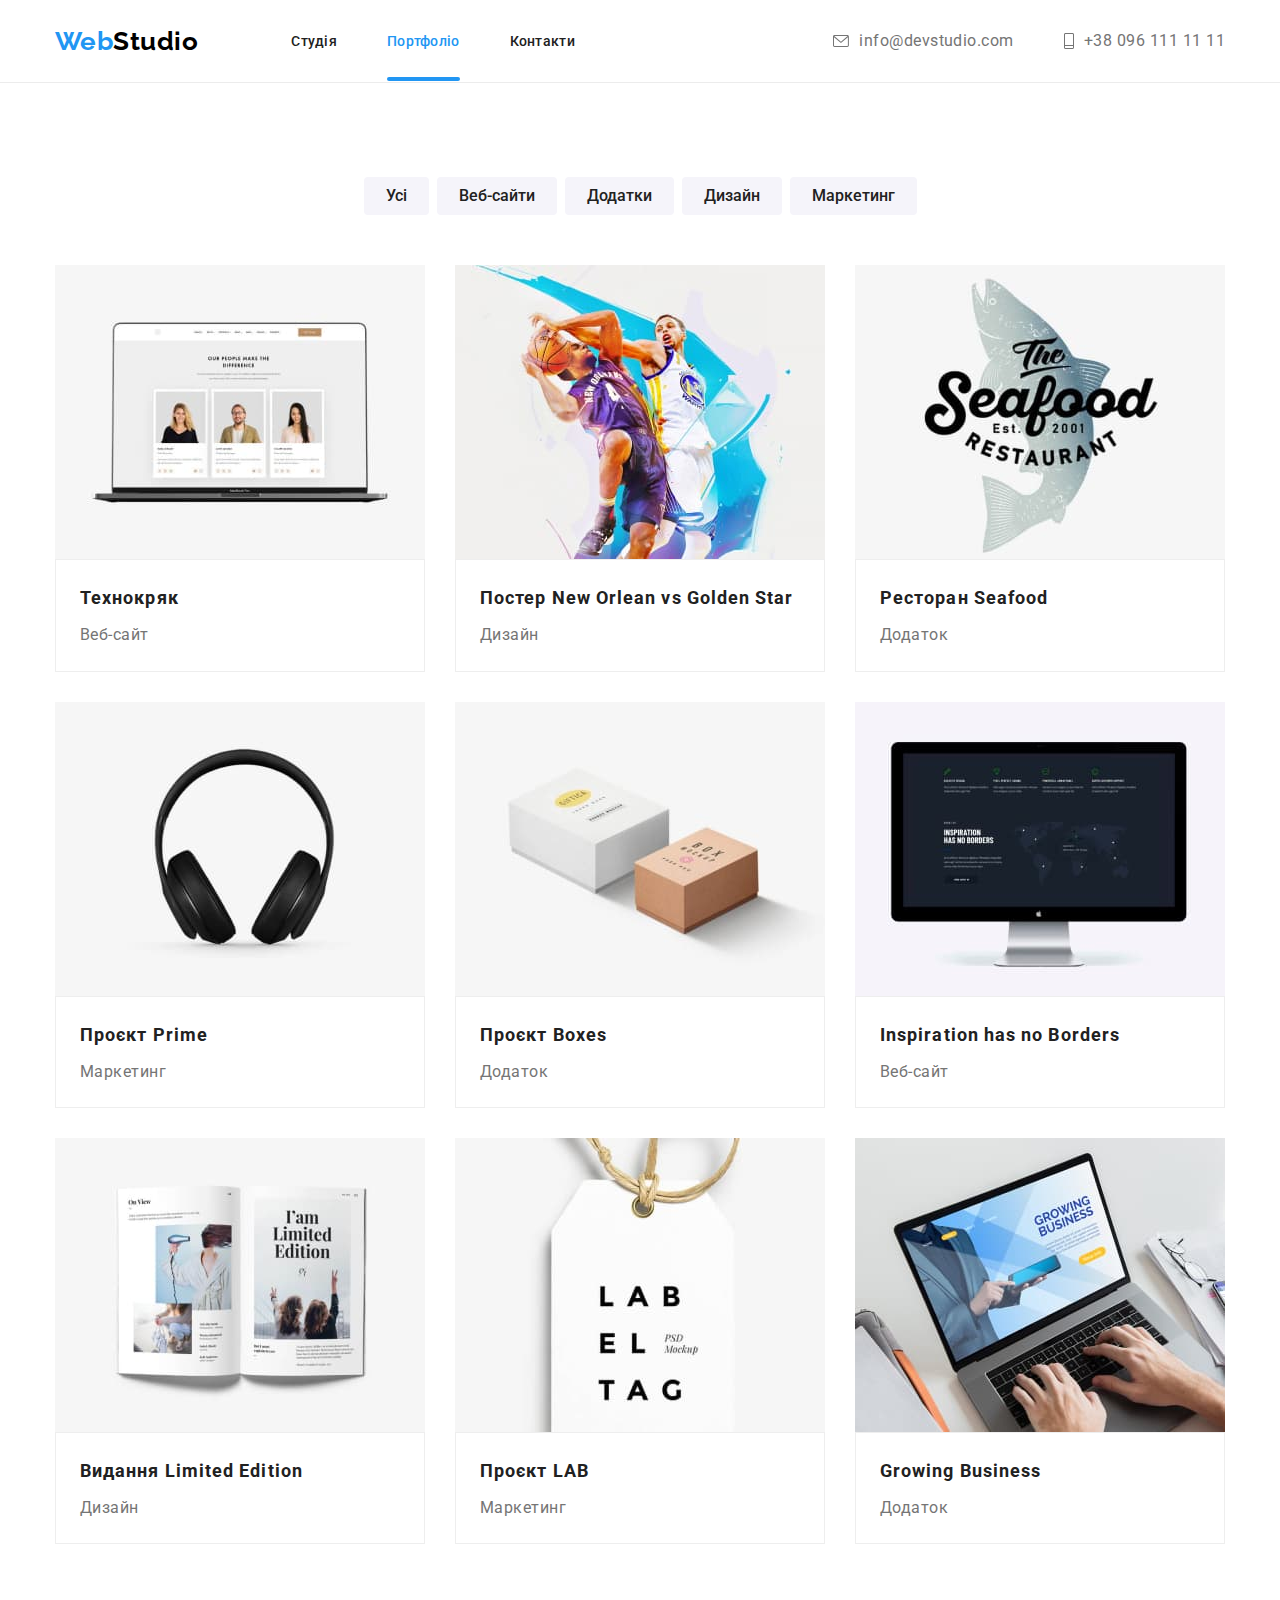
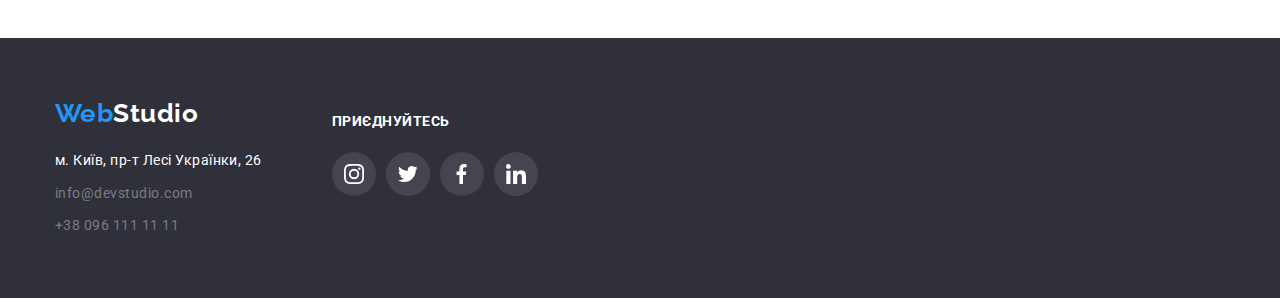
==== portfolio.html @ a4d0cd3f "Initial commit" ====
<!DOCTYPE html>
<html lang="en">
  <head>
    <meta charset="UTF-8" />
    <meta http-equiv="X-UA-Compatible" content="IE=edge" />
    <meta name="viewport" content="width=device-width, initial-scale=1.0" />
    <title>Портфоліо</title>
    <link
      href="https://fonts.googleapis.com/css2?family=Raleway:wght@700&family=Roboto:wght@400;500;700;900&display=swap"
      rel="stylesheet"
    />
    <link
      rel="stylesheet"
      href="https://cdnjs.cloudflare.com/ajax/libs/modern-normalize/1.1.0/modern-normalize.min.css"
    />
    <link rel="stylesheet" href="./css/styles.css" />
  </head>
  <body>
    <!--headline-->
    <header>
      <div class="container main-nav">
        <!-- container -->
        <!-- <nav> -->
        <a href="index.html" class="logo">
          Web<span class="logoheader">Studio</span>
        </a>
        <ul class="site-nav">
          <li class="item">
            <a href="index.html" class="link">Студія</a>
          </li>
          <li class="item">
            <a href="portfolio.html" class="link current">Портфоліо</a>
          </li>
          <li class="item">
            <a href="" class="link">Контакти</a>
          </li>
        </ul>
        <!-- </nav> -->
        <ul class="site-nav-contact">
          <li class="contact-nav">
            <a href="mailto:info@devstudio.com" class="contact">
              <svg class="contact-top" width="16px" height="12px">
                <use href="./images/icons.svg#icon-envelope-1"></use>
              </svg>

              info@devstudio.com</a
            >
          </li>

          <li class="contact-nav">
            <a href="tel:+380961111111" class="contact">
              <svg class="contact-top" width="10px" height="16px">
                <use href="./images/icons.svg#icon-mob2"></use>
              </svg>
              +38 096 111 11 11</a
            >
          </li>
        </ul>
      </div>
    </header>
    <main class="portfolio-main">
      <!--верхні кнопки-->
      <section>
        <div class="container">
          <div class="main-portfolio">
            <ul class="bt-portfolio">
              <li class="main-bt-portfolio">
                <button type="button" class="button-portfolio">Усі</button>
              </li>
              <li class="main-bt-portfolio">
                <button type="button" class="button-portfolio">
                  Веб-сайти
                </button>
              </li>
              <li class="main-bt-portfolio">
                <button type="button" class="button-portfolio">Додатки</button>
              </li>
              <li class="main-bt-portfolio">
                <button type="button" class="button-portfolio">Дизайн</button>
              </li>
              <li class="main-bt-portfolio">
                <button type="button" class="button-portfolio">
                  Маркетинг
                </button>
              </li>
            </ul>
          </div>
          <!--приклади робіт-->
          <div class="work-img">
            <h1 class="visually-hidden">Приклади робіт</h1>

            <ul class="work">
              <li class="item-work">
                <a href="" class="card">
                  <div class="card-thumb">
                    <img src="images/site5.jpg" alt="site" width="370" />
                    <div class="windows">
                      <p class="text-windows">
                        Ресурс пропонує комплексні пропозиції з різним рівнем
                        функціоналу та сервісів. Все це дозволить відвідувачу
                        отримати вичерпні відомості про компанію чи приватну
                        особу.
                      </p>
                    </div>
                  </div>
                  <div class="work-name">
                    <h2 class="project-name">Технокряк</h2>
                    <p class="project-example">Веб-сайт</p>
                  </div>
                </a>
              </li>
              <li class="item-work">
                <a href="" class="card">
                  <div class="card-thumb">
                    <img
                      src="images/basketball6.jpg"
                      alt="basketball"
                      width="370"
                    />
                    <div class="windows">
                      <p class="text-windows">
                        Ресурс пропонує комплексні пропозиції з різним рівнем
                        функціоналу та сервісів. Все це дозволить відвідувачу
                        отримати вичерпні відомості про компанію чи приватну
                        особу.
                      </p>
                    </div>
                  </div>
                  <div class="work-name">
                    <h2 class="project-name">
                      Постер New Orlean vs Golden Star
                    </h2>
                    <p class="project-example">Дизайн</p>
                  </div>
                </a>
              </li>
              <li class="item-work">
                <a href="" class="card">
                  <div class="card-thumb">
                    <img src="images/seafood7.jpg" alt="seafood" width="370" />
                    <div class="windows">
                      <p class="text-windows">
                        Ресурс пропонує комплексні пропозиції з різним рівнем
                        функціоналу та сервісів. Все це дозволить відвідувачу
                        отримати вичерпні відомості про компанію чи приватну
                        особу.
                      </p>
                    </div>
                  </div>
                  <div class="work-name">
                    <h2 class="project-name">Ресторан Seafood</h2>
                    <p class="project-example">Додаток</p>
                  </div>
                </a>
              </li>
              <li class="item-work">
                <a href="" class="card">
                  <div class="card-thumb">
                    <img
                      src="images/headphones8.jpg"
                      alt="headphones"
                      width="370"
                    />
                    <div class="windows">
                      <p class="text-windows">
                        Ресурс пропонує комплексні пропозиції з різним рівнем
                        функціоналу та сервісів. Все це дозволить відвідувачу
                        отримати вичерпні відомості про компанію чи приватну
                        особу.
                      </p>
                    </div>
                  </div>
                  <div class="work-name">
                    <h2 class="project-name">Проєкт Prime</h2>
                    <p class="project-example">Маркетинг</p>
                  </div>
                </a>
              </li>
              <li class="item-work">
                <a href="" class="card">
                  <div class="card-thumb">
                    <img src="images/box9.jpg" alt="box" width="370" />
                    <div class="windows">
                      <p class="text-windows">
                        Ресурс пропонує комплексні пропозиції з різним рівнем
                        функціоналу та сервісів. Все це дозволить відвідувачу
                        отримати вичерпні відомості про компанію чи приватну
                        особу.
                      </p>
                    </div>
                  </div>
                  <div class="work-name">
                    <h2 class="project-name">Проєкт Boxes</h2>
                    <p class="project-example">Додаток</p>
                  </div>
                </a>
              </li>
              <li class="item-work">
                <a href="" class="card">
                  <div class="card-thumb">
                    <img src="images/monitor10.jpg" alt="monitor" width="370" />
                    <div class="windows">
                      <p class="text-windows">
                        Ресурс пропонує комплексні пропозиції з різним рівнем
                        функціоналу та сервісів. Все це дозволить відвідувачу
                        отримати вичерпні відомості про компанію чи приватну
                        особу.
                      </p>
                    </div>
                  </div>
                  <div class="work-name">
                    <h2 class="project-name">Inspiration has no Borders</h2>
                    <p class="project-example">Веб-сайт</p>
                  </div>
                </a>
              </li>
              <li class="item-work">
                <a href="" class="card">
                  <div class="card-thumb">
                    <img src="images/book11.jpg" alt="book" width="370" />
                    <div class="windows">
                      <p class="text-windows">
                        Ресурс пропонує комплексні пропозиції з різним рівнем
                        функціоналу та сервісів. Все це дозволить відвідувачу
                        отримати вичерпні відомості про компанію чи приватну
                        особу.
                      </p>
                    </div>
                  </div>
                  <div class="work-name">
                    <h2 class="project-name">Видання Limited Edition</h2>
                    <p class="project-example">Дизайн</p>
                  </div>
                </a>
              </li>
              <li class="item-work">
                <a href="" class="card">
                  <div class="card-thumb">
                    <img
                      src="images/labeltag12.jpg"
                      alt="labeltag"
                      width="370"
                    />
                    <div class="windows">
                      <p class="text-windows">
                        Ресурс пропонує комплексні пропозиції з різним рівнем
                        функціоналу та сервісів. Все це дозволить відвідувачу
                        отримати вичерпні відомості про компанію чи приватну
                        особу.
                      </p>
                    </div>
                  </div>
                  <div class="work-name">
                    <h2 class="project-name">Проєкт LAB</h2>
                    <p class="project-example">Маркетинг</p>
                  </div>
                </a>
              </li>
              <li class="item-work">
                <a href="" class="card">
                  <div class="card-thumb">
                    <img
                      src="images/growing_business13.jpg"
                      alt="growing_business"
                      width="370"
                    />
                    <div class="windows">
                      <p class="text-windows">
                        Ресурс пропонує комплексні пропозиції з різним рівнем
                        функціоналу та сервісів. Все це дозволить відвідувачу
                        отримати вичерпні відомості про компанію чи приватну
                        особу.
                      </p>
                    </div>
                  </div>
                  <div class="work-name">
                    <h2 class="project-name">Growing Business</h2>
                    <p class="project-example">Додаток</p>
                  </div>
                </a>
              </li>
            </ul>
          </div>
        </div>
      </section>
    </main>

    <!--footer-->
    <footer class="footer">
      <div class="container foot-address">
        <div class="cont-footer">
          <a href="index.html" class="logo">
            Web<span class="logofooter">Studio</span>
          </a>

          <div>
            <address class="address info-address">
              <ul>
                <li>
                  <p class="addressfooter">м. Київ, пр-т Лесі Українки, 26</p>
                </li>
                <li>
                  <a href="mailto:info@devstudio.com" class="contactfooter">
                    info@devstudio.com
                  </a>
                </li>
                <li>
                  <a href="tel:+380961111111" class="contactfooter-tel"
                    >+38 096 111 11 11
                  </a>
                </li>
              </ul>
            </address>
          </div>
        </div>

        <div class="foot-network">
          <p class="join">ПРИЄДНУЙТЕСЬ</p>

          <ul class="footer-network-link">
            <li class="footer-network">
              <a href="" class="foot-logo">
                <svg class="footer-logo-network" width="20px" height="20px">
                  <use href="./images/icons.svg#icon-instagram1"></use>
                </svg>
              </a>
            </li>

            <li class="footer-network">
              <a href="" class="foot-logo">
                <svg class="footer-logo-network" width="20px" height="20px">
                  <use href="./images/icons.svg#icon-twitter2"></use>
                </svg>
              </a>
            </li>
            <li class="footer-network">
              <a href="" class="foot-logo">
                <svg class="footer-logo-network" width="20px" height="20px">
                  <use href="./images/icons.svg#icon-facebook3"></use>
                </svg>
              </a>
            </li>
            <li class="footer-network">
              <a href="" class="foot-logo">
                <svg class="footer-logo-network" width="20px" height="20px">
                  <use href="./images/icons.svg#icon-linkedin4"></use>
                </svg>
              </a>
            </li>
          </ul>
        </div>
      </div>
    </footer>
  </body>
</html>
---- css/styles.css ----
body {
  color: #757575;
  letter-spacing: 0.03em;
  background-color: #ffffff;
  font-family: Roboto, sans-serif;
  border: 0;
  margin: 0;
}

.container {
  margin-left: auto;
  margin-right: auto;
  width: 1200px;
  padding-left: 15px;
  padding-right: 15px;
}
.portfolio-main {
  border-top: 1px solid #ececec;
}
.main-nav {
  display: flex;
  align-items: center;
  margin: auto;
  width: 1200px;
}
img {
  display: block;
  max-width: 100%;
  height: auto;
}

section {
  padding-top: 94px;
  padding-bottom: 94px;
}
ul,
p,
h2 {
  padding: 0;
  margin: 0;
  list-style: none;
}
.main-headline {
  padding-top: 0;
}
.link,
.logo,
.contact,
.logofooter,
.contactfooter,
.contactfooter-tel {
  text-decoration: none;
  animation-timing-function: cubic-bezier(0.4, 0, 0.2, 1);
  transition-duration: 250ms;
}
:root {
  --text-color: #757575;

  /* основний колір */
  --title-color: #212121;

  /* колір герой */
  --hero-color: #ffffff;

  /* акцент колір */
  --accent-color: #2196f3;

  /* color fon hero */
  --background-color-hero: #2f303a;

  /* fon doka color*/
  --bg-color: #f5f4fa;

  --logo-network-color: #afb1b8;

  --item-work-gap: 30px;
}

.contact:focus,
.contact:hover {
  cursor: pointer;
  color: var(--accent-color);
}
.contact-nav {
  display: flex;
}

.site-nav .link.current {
  color: var(--accent-color);
  position: relative;
}
.site-nav .link.current::after {
  content: "";
  position: absolute;
  bottom: 0;
  display: block;
  width: 100%;
  height: 4px;
  background-color: var(--accent-color);
  border-radius: 2px;
}
.site-nav .item {
  margin-right: 50px;
}
.site-nav .item:last-child {
  margin-right: 0;
}
.site-nav {
  display: flex;
  margin-left: 93px;
  font-weight: 500;
  font-size: 14px;
  line-height: 1, 14;
  letter-spacing: 0.02em;
  align-items: center;
}
.logo {
  color: var(--accent-color);
  font-family: "Raleway";
  font-weight: 700;
  font-size: 26px;
  line-height: 1.19;
}
.logoheader {
  color: #000000;
}

.link {
  color: var(--title-color);
  padding: 32px 0;
  display: block;
  animation-timing-function: cubic-bezier(0.4, 0, 0.2, 1);
  transition-duration: 250ms;
}
.site-nav-contact {
  display: flex;
  margin-left: auto;
}
.site-nav-contact .contact-nav + .contact-nav {
  margin-left: 50px;
}
.contact {
  display: flex;
  align-items: center;
  color: var(--text-color);
  padding: 32px 0;
  animation-timing-function: cubic-bezier(0.4, 0, 0.2, 1);
  transition-duration: 250ms;
}
.contact-top {
  fill: currentColor;
  margin-right: 10px;
}

.footer {
  background-color: var(--background-color-hero);
}
.link:hover,
.link:focus {
  color: var(--accent-color);
  cursor: pointer;
}

.button-portfolio:hover,
.button-portfolio:focus {
  outline: none;
  color: var(--hero-color);
  background-color: var(--accent-color);
  cursor: pointer;
  box-shadow: 0 2px 2px rgba(0, 0, 0, 0.12), 0 1px 2px rgba(0, 0, 0, 0.08),
    0 3px 1px rgba(0, 0, 0, 0.1);
}
.headline {
  margin-top: 0;
  margin-bottom: 50px;
  color: var(--title-color);
  font-weight: 700;
  font-size: 36px;
  line-height: 1.17;
  text-align: center;
}
.primary-hero {
  text-align: center;
  background-color: var(--background-color-hero);
  padding: 200px 0;
  max-width: 1600px;
  margin-left: auto;
  margin-right: auto;
  background-image: linear-gradient(
      to right,
      rgba(47, 48, 58, 0.4),
      rgba(47, 48, 58, 0.4)
    ),
    url("../images/hero.jpg");
}

.hero {
  margin-bottom: 0;
  margin-top: 0;
  color: var(--hero-color);
  font-weight: 900;
  font-size: 44px;
  line-height: 1.36;
  letter-spacing: 0.06em;
  text-align: center;
}
.hero-button {
  padding: 10px 32px;
  margin-top: 30px;
  font-family: Roboto, sans-serif;
  cursor: pointer;
  color: var(--hero-color);
  background-color: var(--accent-color);
  border: var(--accent-color);
  font-weight: 700;
  font-size: 16px;
  line-height: 1.88;
  letter-spacing: 0.06em;
  border-radius: 4px;
  animation-timing-function: cubic-bezier(0.4, 0, 0.2, 1);
  transition-duration: 250ms;
}

.hero-button:hover,
.hero-button:focus {
  background-color: #188ce8;
  border: #188ce8;
}
.images-work {
  display: flex;
  justify-content: center;
}
.images-work-item {
  margin-right: 30px;
  position: relative;
}
.images-work-item:nth-child(3n) {
  margin-right: 0;
}
.images-text {
  display: flex;
  position: absolute;
  height: 70px;
  width: 370px;
  background-color: rgba(47, 48, 58, 0.8);
  bottom: 0;
  align-items: center;
  justify-content: center;
}
.images-name {
  color: var(--hero-color);
  font-weight: 700;
  font-size: 14px;
  line-height: 1.14;
}
.team {
  display: flex;
}
.team-person {
  background-color: var(--hero-color);
  border: 0;
  border-radius: 0px 0px 4px 4px;
  margin-right: 30px;
  box-shadow: 0px 2px 1px rgba(0, 0, 0, 0.2), 0px 1px 1px rgba(0, 0, 0, 0.14),
    0px 1px 3px rgba(0, 0, 0, 0.12);
}
.team-person:nth-child(4n) {
  margin-right: 0;
}
.thumb {
  display: block;
  border-radius: 4px;
  width: 270px;
  margin-left: var(--item-work-gap);
  margin-top: var(--item-work-gap);
}
.thumb-advantage {
  display: flex;
  width: 270px;
  height: 120px;
  background-color: var(--bg-color);
  margin-bottom: var(--item-work-gap);
}
.picture {
  margin: auto;
}
.advantage {
  display: flex;
  padding: 0;
  margin: 0;
  margin-left: calc(-1 * var(--item-work-gap));
  margin-top: calc(-1 * var(--item-work-gap));
}
.advantage-item {
  display: block;
  width: 270px;
  margin-right: 30px;
}
.advantage-item:nth-child(4n) {
  margin-right: 0;
}
.person-name {
  margin-top: 30px;
  margin-bottom: 0;
  color: var(--title-color);
  font-weight: 500;
  font-size: 16px;
  line-height: 1.19;
  text-align: center;
}
.position {
  margin-top: 10px;
  margin-bottom: 16px;
  color: var(--text-color);
  font-size: 16px;
  line-height: 1.19;
  text-align: center;
}
.project-name {
  color: var(--title-color);
  font-weight: 700;
  font-size: 18px;
  line-height: 2;
  letter-spacing: 0.06em;
  padding-left: 24px;
  padding-top: 20px;
}
.project-example {
  color: var(--text-color);
  font-size: 16px;
  line-height: 1.88;
  margin-top: 4px;
  padding-left: 24px;
  padding-bottom: 20px;
}
/* logofooter*/
.logofooter {
  color: #ffffff;
  font-family: "Raleway";
  font-weight: 700;
  font-size: 26px;
  line-height: 1.19;
}
.logoweb {
  color: var(--accent-color);
}
.contactfooter {
  display: inline-block;
  color: #ffffff60;
  font-size: 14px;
  line-height: 1.71;
  margin-bottom: 9px;
  border: 0;
}
.addressfooter {
  color: #ffffff;
  font-size: 14px;
  line-height: 1.71;
  margin: 0;
  margin-bottom: 9px;
  display: inline-block;
  border: 0;
}
.address {
  margin-top: 20px;
  font-style: normal;
}
.button-portfolio {
  padding: 6px 22px;
  font-family: Roboto, sans-serif;
  color: var(--title-color);
  background-color: var(--bg-color);
  font-weight: 500;
  font-size: 16px;
  line-height: 1.63;
  border: 0;
  border-radius: 4px;
  animation-timing-function: cubic-bezier(0.4, 0, 0.2, 1);
  transition-duration: 250ms;
}
.main-bt-portfolio {
  margin-bottom: 50px;
}
.bt-portfolio > .main-bt-portfolio:not(:last-child) {
  margin-right: 8px;
}
.title {
  margin-top: 0;
  margin-bottom: 10px;
  color: var(--title-color);
  font-weight: 700;
  font-size: 14px;
  line-height: 1.14;
}
.text {
  margin-top: 0;
  margin-bottom: 0;
  font-size: 14px;
  line-height: 1.71;
}
.visually-hidden {
  position: absolute;
  white-space: nowrap;
  width: 1px;
  height: 1px;
  overflow: hidden;
  border: 0;
  padding: 0;
  clip: rect(0 0 0 0);
  clip-path: inset(50%);
  margin: -1px;
}
.bt-portfolio {
  display: flex;
  justify-content: center;
}
.work {
  display: flex;
  flex-wrap: wrap;
  padding: 0;
  margin: 0;
  margin-left: calc(-1 * var(--item-work-gap));
  margin-top: calc(-1 * var(--item-work-gap));
}
.card {
  outline: none;
  text-decoration: none;
}
.item-work {
  flex-basis: calc(100% / 3 - var(--item-work-gap));
  margin-left: var(--item-work-gap);
  margin-top: var(--item-work-gap);
  animation-timing-function: cubic-bezier(0.4, 0, 0.2, 1);
  transition-duration: 250ms;
}
.windows {
  position: absolute;
  top: 100%;
  left: 0;
  opacity: 0;
  animation-timing-function: cubic-bezier(0.4, 0, 0.2, 1);
  transition-duration: 250ms;
}
.card:hover .windows {
  opacity: 1;
  transform: translateY(-100%);
}
.card:focus .windows {
  opacity: 1;
  transform: translateY(-100%);
}

.item-work .card:focus .work-name {
  box-shadow: 1px 4px 6px rgba(0, 0, 0, 0.16), 0px 4px 4px rgba(0, 0, 0, 0.06),
    0px 1px 1px rgba(0, 0, 0, 0.12);
}
.text-windows {
  line-height: calc(28 / 18);
  letter-spacing: 0.03em;
  background-color: rgba(33, 150, 243, 0.9);
  color: var(--hero-color);
  font-weight: 400;
  font-size: 18px;
  width: 370px;
  height: 294px;
  padding: 63px 24px;
}
.card-thumb {
  position: relative;
  overflow: hidden;
}
.work .item-work:hover {
  box-shadow: 1px 4px 6px rgba(0, 0, 0, 0.16), 0px 4px 4px rgba(0, 0, 0, 0.06),
    0px 1px 1px rgba(0, 0, 0, 0.12);
}
.work-name {
  border: 1px solid #eeeeee;
}
.footer {
  margin-left: auto;
  margin-right: auto;
}
.t-person {
  background-color: var(--bg-color);
  margin-left: auto;
  margin-right: auto;
}
.foot-address {
  display: flex;
}
.cont-footer {
  padding-top: 60px;
  padding-bottom: 60px;
}
.foot-network {
  padding-top: 72px;
}
.contactfooter-tel {
  display: inline-block;
  color: #ffffff60;
  font-size: 14px;
  line-height: 1.71;
  border: 0;
}
.contactfooter:hover,
.contactfooter:focus,
.contactfooter-tel:hover,
.contactfooter-tel:focus {
  cursor: pointer;
  color: var(--accent-color);
}
.network {
  display: flex;
  justify-content: center;
  margin-bottom: var(--item-work-gap);
}
.it-network {
  display: flex;
  width: 44px;
  height: 44px;
  border-radius: 50%;
  fill: var(--logo-network-color);
  justify-content: center;
  align-items: center;
  animation-timing-function: cubic-bezier(0.4, 0, 0.2, 1);
  transition-duration: 250ms;
}
.item-network:not(:last-child) {
  margin-right: 10px;
}
.it-network:hover {
  border-radius: 50%;
  fill: var(--hero-color);
  background-color: var(--accent-color);
}
.it-network:focus-within {
  outline: none;
  border-radius: 50%;
  fill: var(--hero-color);
  background-color: var(--accent-color);
}
.customers {
  display: flex;
  margin: auto;
}
.link-logo {
  display: flex;
  margin: auto;
  width: 170px;
  height: 92px;
  padding: 16px 32px;
  border: 1px solid #afb1b8;
  border-radius: 4px;
  fill: var(--logo-network-color);
  animation-timing-function: cubic-bezier(0.4, 0, 0.2, 1);
  transition-duration: 250ms;
}
.link-logo:hover {
  cursor: pointer;
  border: 1px solid var(--accent-color);
  fill: var(--accent-color);
}
.logo-customers {
  display: flex;
  margin: auto;
}
.link-logo:focus {
  outline: none;
  border: 1px solid var(--accent-color);
  border-radius: 4px;
  fill: var(--accent-color);
}

.item-customers:not(:last-child) {
  margin-right: var(--item-work-gap);
}
.footer-info {
  display: flex;
}
.footer-network-link {
  display: flex;
}
.info-address {
  margin-right: 70px;
}
.footer-logo-network {
  fill: var(--hero-color);
  display: flex;
  margin: auto;
}
.foot-logo:hover {
  cursor: pointer;
  background-color: var(--accent-color);
}
.foot-logo {
  display: flex;
  height: 44px;
  width: 44px;
  border-radius: 50%;
  fill: var(--hero-color);
  justify-content: center;
  align-items: center;
  background-color: rgba(255, 255, 255, 0.1);
  animation-timing-function: cubic-bezier(0.4, 0, 0.2, 1);
  transition-duration: 250ms;
}
.footer-network:not(:last-child) {
  margin-right: 10px;
}
.join {
  margin-bottom: 20px;
  font-weight: 700;
  font-size: 14px;
  line-height: 1.63;
  color: var(--hero-color);
}
.foot-logo:focus {
  outline: none;
  cursor: pointer;
  background-color: var(--accent-color);
}
.backdrop {
  position: fixed;
  top: 0;
  left: 0;
  width: 100%;
  height: 100%;
  background-color: rgba(0, 0, 0, 0.2);
  animation-timing-function: cubic-bezier(0.4, 0, 0.2, 1);
  transition-duration: 250ms;
  background-color: rgba(0, 0, 0, 0.2);
  z-index: 1;
}
.modal {
  position: absolute;
  top: 50%;
  left: 50%;
  transform: translate(-50%, -50%);
  animation-timing-function: cubic-bezier(0.4, 0, 0.2, 1);
  height: 581px;
  width: 528px;
  background-color: var(--hero-color);
  box-shadow: 0 2px 1px rgba(0, 0, 0, 0.2), 0 1px 1px rgba(0, 0, 0, 0.14),
    0 1px 3px rgba(0, 0, 0, 0.12);
}
.backdrop.is-hidden {
  opacity: 0;
  pointer-events: none;
}
.close {
  outline: none;
  border: 1px solid rgba(0, 0, 0, 0.1);
  border-radius: 50%;
  width: 30px;
  height: 30px;
  position: absolute;
  top: 8px;
  right: 8px;
  background-color: var(--hero-color);
}
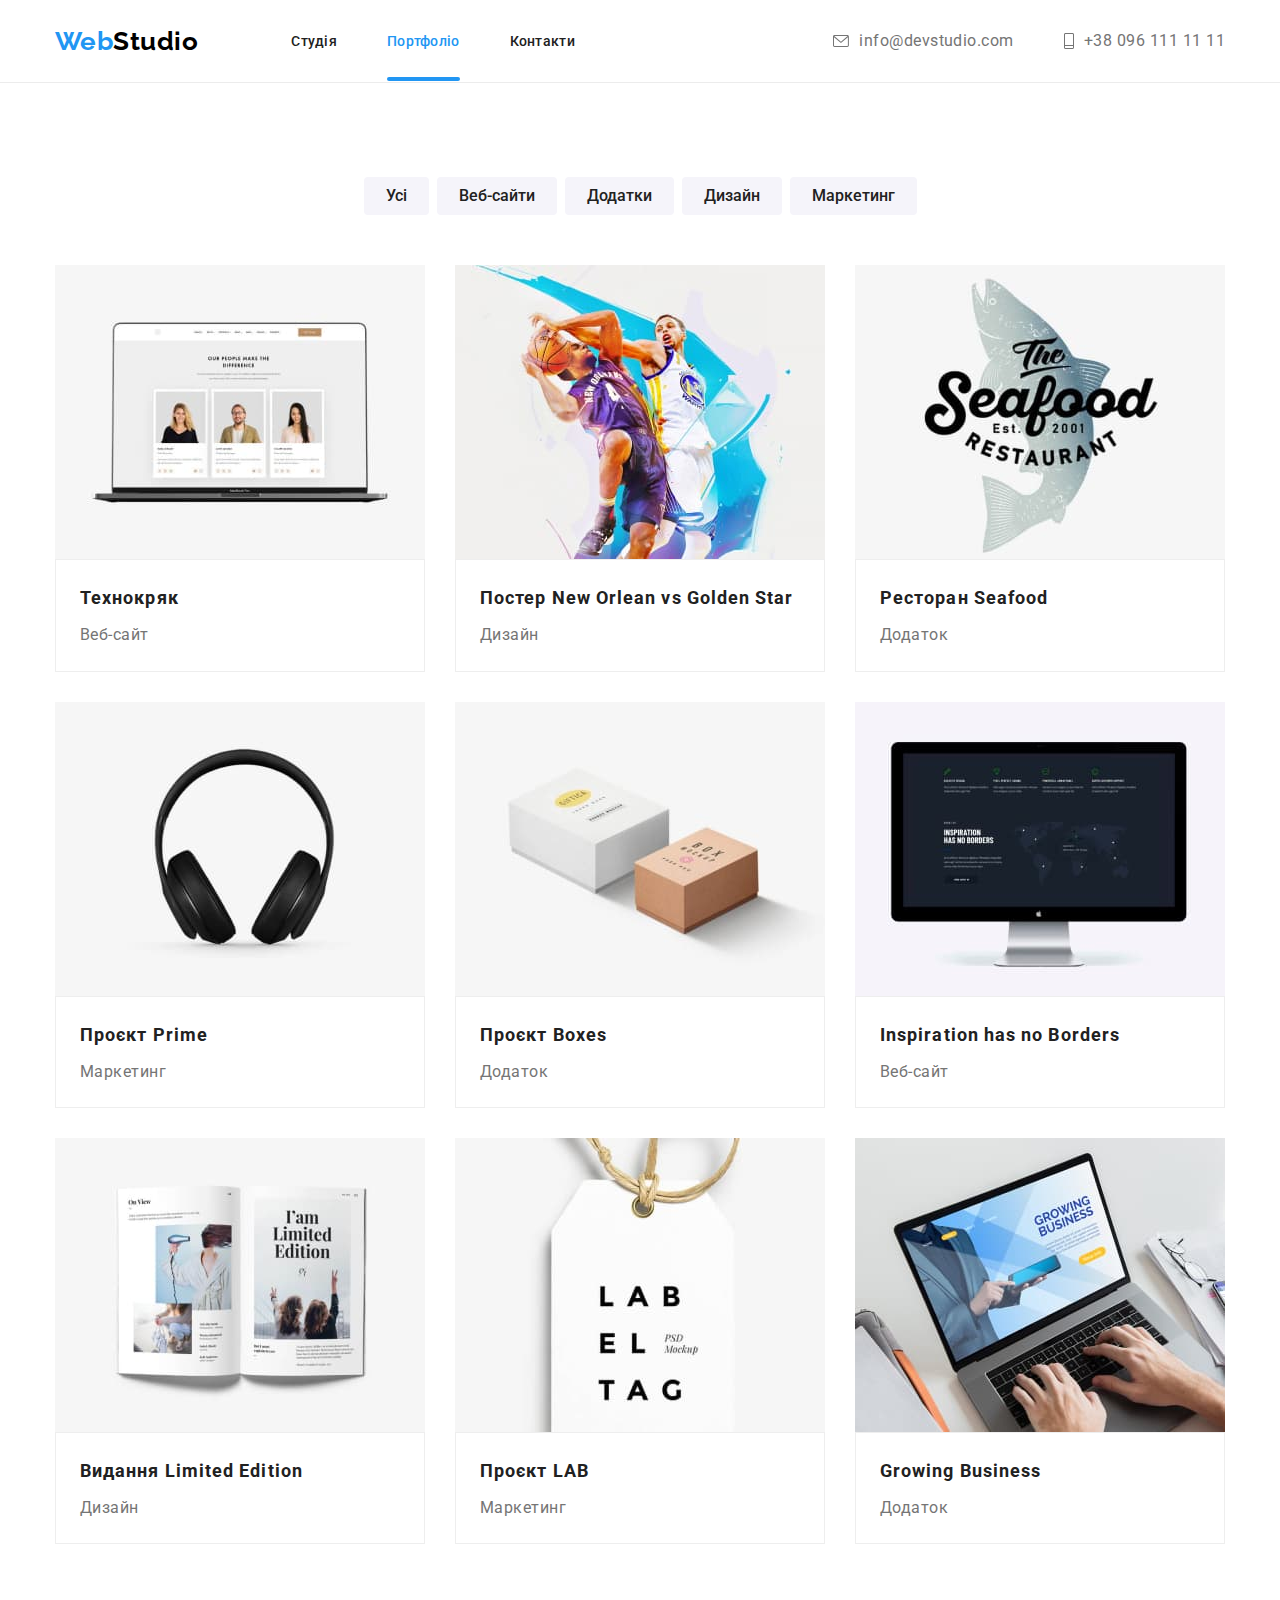
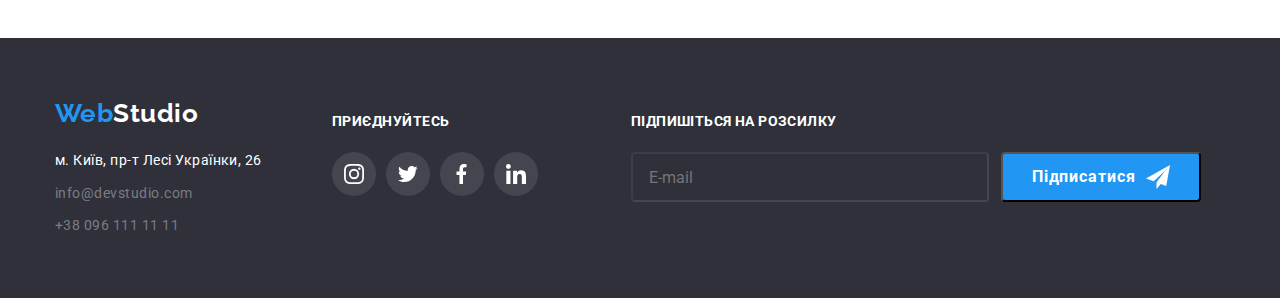
==== commit 4e5adc0d: "fix sign" ====
--- a/portfolio.html
+++ b/portfolio.html
@@ -349,6 +349,27 @@
             </li>
           </ul>
         </div>
+
+        <form class="mail-sign">
+          <div class="footer-sign">
+          
+            <label for="sign" class="label-sign">Підпишіться на розсилку
+               
+            </label>
+          
+          <input id="sign" class="input-sign" type="email" name="sign" placeholder="E-mail"/>
+           
+          </div>
+
+          <button type="submit" class="button-sign">
+            Підписатися
+            <svg class="icon-sign" width="24px" height="24px">
+            <use href="./images/icons.svg#icon-send"></use>
+             </svg>
+          </button>
+        </form>
+
+
       </div>
     </footer>
   </body>
--- a/css/styles.css
+++ b/css/styles.css
@@ -658,3 +658,196 @@
   right: 8px;
   background-color: var(--hero-color);
 }
+.close:focus,
+.close:hover
+{
+  cursor: pointer;
+  fill: var(--accent-color);
+  }
+textarea {
+  resize: none;
+}
+.modal-contact {
+  padding: 40px;
+}
+.modal-title {
+  font-weight: 700;
+  font-size: 20px;
+  line-height: calc(23 / 20);
+  color: var(--title-color);
+  margin-bottom: 12px;
+}
+.form-group {
+  position: relative;
+  display: flex;
+  flex-direction: column;
+  margin-bottom: 10px;
+}
+
+.modal-icon {
+  position: absolute;
+  transform: translateY(50%);
+  display: flex;
+  top: 8px;
+  left: 15px;
+  animation-timing-function: cubic-bezier(0.4, 0, 0.2, 1);
+  transition-duration: 250ms;
+}
+.form-label {
+  font-size: 12px;
+  line-height: calc(14 / 12);
+  letter-spacing: 0.01em;
+  margin-bottom: 4px;
+  display: flex;
+  align-items: left;
+}
+.form-input {
+  height: 40px;
+  width: 100%;
+  border-radius: 4px;
+  border: 1px solid rgba(33, 33, 33, 0.2);
+  padding: 11px 12px 11px 42px;
+}
+.mail-sign {
+display: flex;
+}
+
+.label-sign {
+font-weight: 700;
+  font-size: 14px;
+  line-height: 1.63;
+  color: var(--hero-color);
+  letter-spacing: 0.03em;
+  text-transform: uppercase;
+  margin-bottom: 20px;
+}
+
+.input-sign {
+width: 358px;
+  height: 50px;
+  border-color: rgba(255, 255, 255, 0.1);
+  border-radius: 4px;
+  background-color: var(--background-color-hero) ;
+  padding-left: 16px;
+}
+.button-sign {
+  width: 200px;
+  height: 50px;
+  margin-left: 12px;
+  margin-top: 114px;
+  font-weight: 700;
+ font-size: 16px;
+ line-height: calc(30 / 16);
+ color: var(--hero-color);
+ letter-spacing: 0.06em;
+  background-color: var(--accent-color);
+  border-radius: 4px;
+  fill: var(--bg-color);
+  display: flex;
+  justify-content: center;
+  align-items: center;
+    }
+  .button-sign:hover,
+  .button-sign:focus,
+  .button-sign:active {
+    box-shadow: 0px 4px 4px rgba(0, 0, 0, 0.15);
+  } 
+
+.icon-sign {
+  margin-left: 10px;
+} 
+.footer-sign {
+  display: flex;
+  flex-direction: column;
+  margin-left: 93px;
+  margin-top: 72px;
+}
+.form-group-agrees {
+  display: flex;
+  justify-content: center;
+  align-items: center;
+  margin-top: 20px;
+}
+
+.checkbox-agrees {
+  display: flex;
+  align-items: center;
+  font-size: 14px;
+  line-height: calc(24 / 14);
+  letter-spacing: 0.03em;
+  color: var(--text-color);
+}
+.checkbox {
+    display: none;
+}
+
+/* .checkbox:focus + .icon {
+  border: 2px solid var(--accent-color);
+  border-radius: 4px;
+ }  */
+.checkbox:checked + .icon {
+  background-color: var(--accent-color);
+  background-image: url(../images/icon-check.jpg);
+  background-origin: border-box;
+  border: var(--accent-color);
+  }
+
+span[class="icon"] {
+  margin-right: 8px;
+  width: 16px;
+  height: 15px;
+  border: 2px solid var(--title-color);
+  border-radius: 4px;
+}
+
+.contract {
+  color: var(--accent-color);
+}
+.form-input:focus {
+  fill: var(--accent-color);
+}
+.submit {
+  width: 200px;
+  height: 50px;
+   background-color: #188ce8;
+  outline: none;
+  font-weight: 700;
+  font-size: 16px;
+  line-height: calc(30 / 16);
+  letter-spacing: 0.06em;
+  color: var(--hero-color);
+  border-radius: 4px;
+  border: none;
+  margin-top: 30px;
+  padding: 0;
+}
+.submit:focus,
+.submit:hover {
+  cursor: pointer;
+  box-shadow: 0px 4px 4px rgba(0, 0, 0, 0.15);
+  background-color: var(--accent-color);
+}
+textarea {
+  padding: 12px 16px;
+  height: 120px;
+  width: 100%;
+  border-radius: 4px;
+  border: 1px solid rgba(33, 33, 33, 0.2);
+}
+textarea::placeholder {
+  color: rgba(117, 117, 117, 0.5);
+}
+textarea:focus,
+textarea:hover,
+textarea:active,
+input:focus,
+input:hover,
+input:active {
+  outline: none;
+  border: 1px solid #2196f3;
+}
+input:focus + .modal-icon,
+input:hover + .modal-icon,
+input:active + .modal-icon {
+  fill: var(--accent-color);
+}
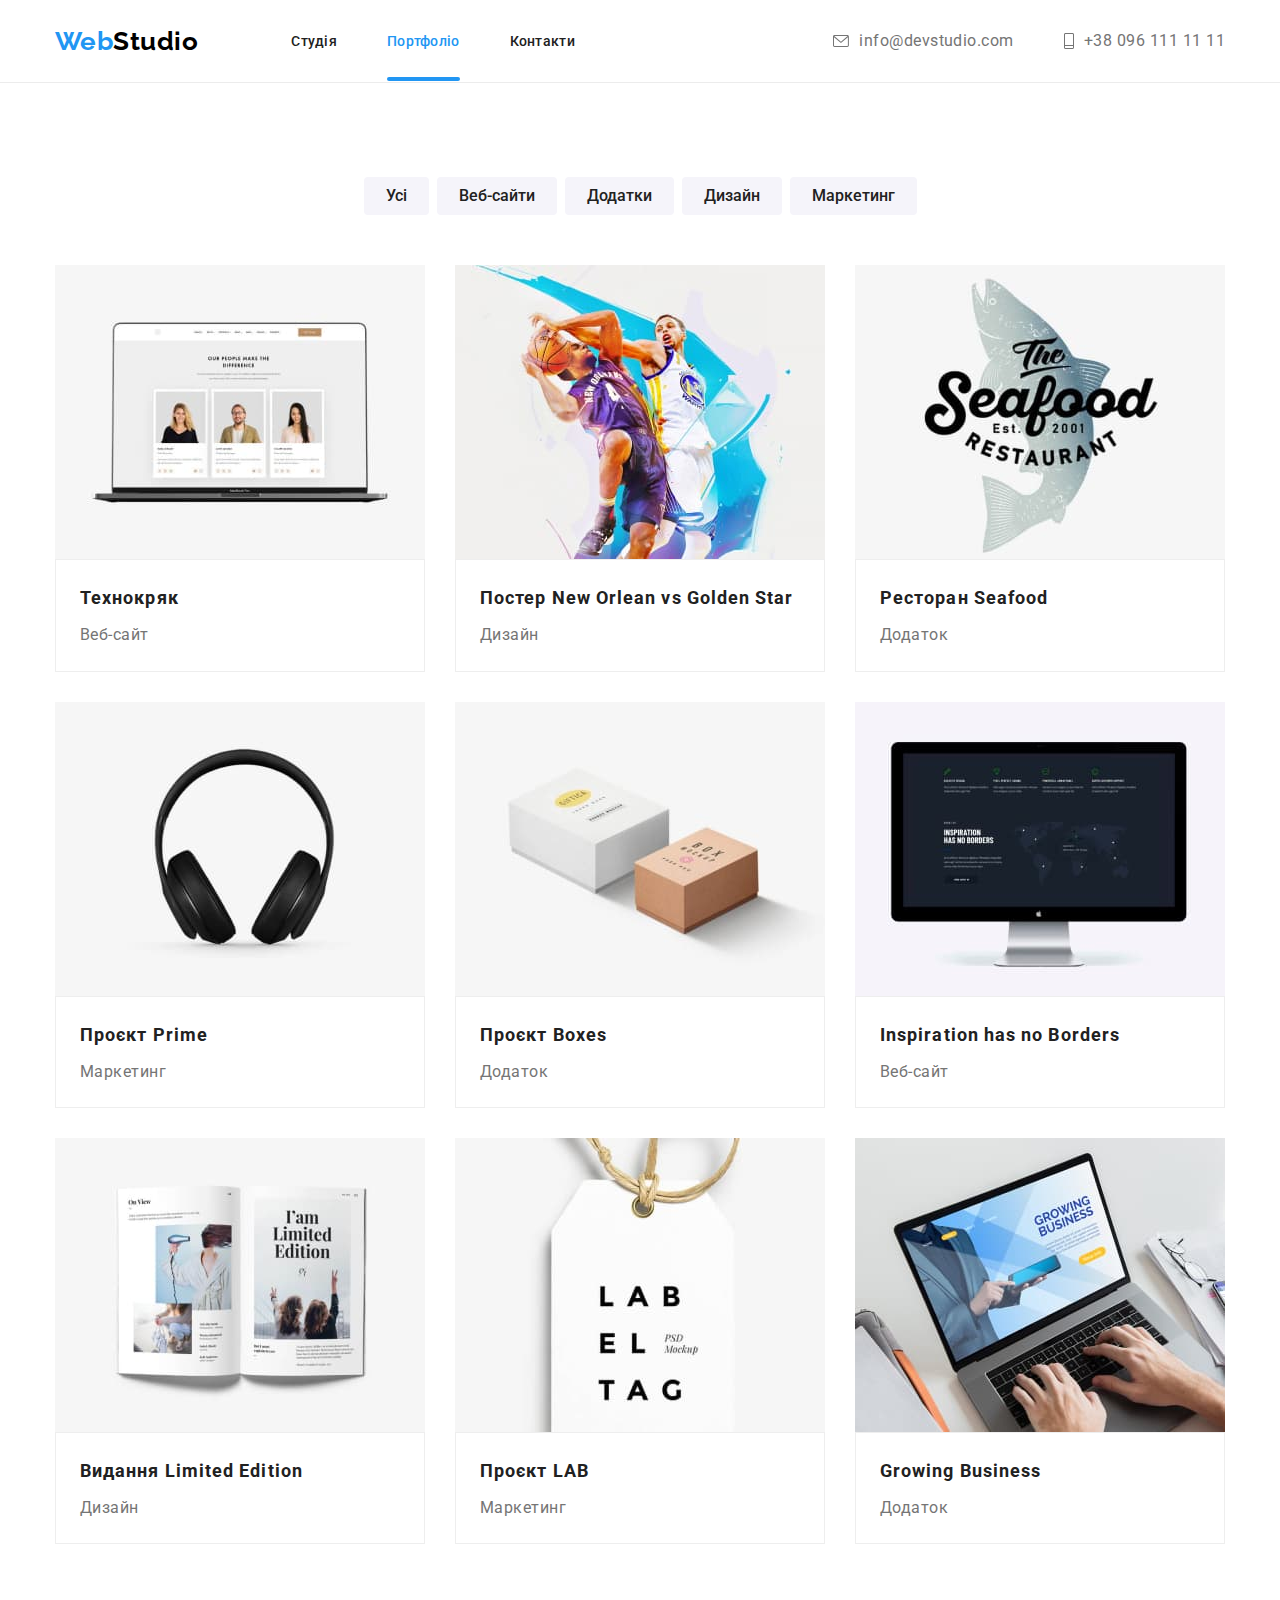
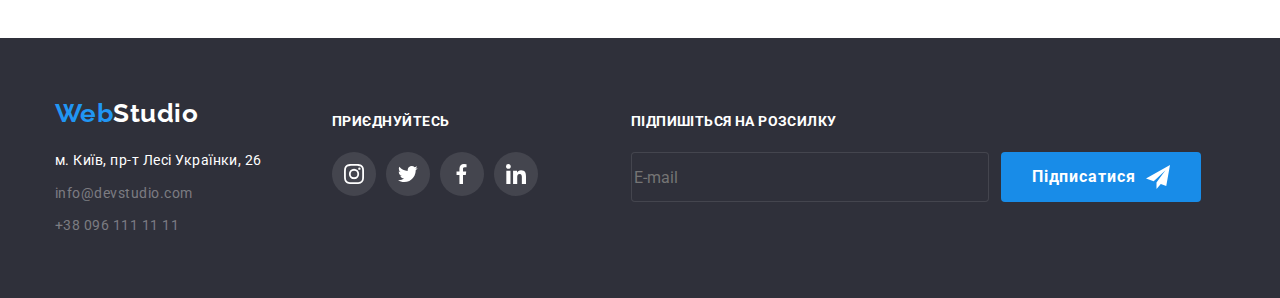
==== commit 11702e96: "fix footer" ====
--- a/portfolio.html
+++ b/portfolio.html
@@ -352,24 +352,24 @@
 
         <form class="mail-sign">
           <div class="footer-sign">
-          
-            <label for="sign" class="label-sign">Підпишіться на розсилку
-               
+            <label
+              ><p class="label-sign-footer">Підпишіться на розсилку</p>
+              <input
+                class="input-sign"
+                type="email"
+                name="sign"
+                placeholder="E-mail"
+              />
             </label>
-          
-          <input id="sign" class="input-sign" type="email" name="sign" placeholder="E-mail"/>
-           
           </div>
 
           <button type="submit" class="button-sign">
             Підписатися
             <svg class="icon-sign" width="24px" height="24px">
-            <use href="./images/icons.svg#icon-send"></use>
-             </svg>
+              <use href="./images/icons.svg#icon-send"></use>
+            </svg>
           </button>
         </form>
-
-
       </div>
     </footer>
   </body>
--- a/css/styles.css
+++ b/css/styles.css
@@ -154,6 +154,7 @@
 
 .footer {
   background-color: var(--background-color-hero);
+  padding: 60px 0;
 }
 .link:hover,
 .link:focus {
@@ -425,6 +426,8 @@
 .card {
   outline: none;
   text-decoration: none;
+  animation-timing-function: cubic-bezier(0.4, 0, 0.2, 1);
+  transition-duration: 250ms;
 }
 .item-work {
   flex-basis: calc(100% / 3 - var(--item-work-gap));
@@ -475,6 +478,8 @@
 }
 .work-name {
   border: 1px solid #eeeeee;
+  animation-timing-function: cubic-bezier(0.4, 0, 0.2, 1);
+  transition-duration: 250ms;
 }
 .footer {
   margin-left: auto;
@@ -488,12 +493,12 @@
 .foot-address {
   display: flex;
 }
-.cont-footer {
+/* .cont-footer {
   padding-top: 60px;
   padding-bottom: 60px;
-}
+} */
 .foot-network {
-  padding-top: 72px;
+  padding-top: 12px;
 }
 .contactfooter-tel {
   display: inline-block;
@@ -501,6 +506,8 @@
   font-size: 14px;
   line-height: 1.71;
   border: 0;
+  animation-timing-function: cubic-bezier(0.4, 0, 0.2, 1);
+  transition-duration: 250ms;
 }
 .contactfooter:hover,
 .contactfooter:focus,
@@ -657,13 +664,14 @@
   top: 8px;
   right: 8px;
   background-color: var(--hero-color);
-}
-.close:focus,
-.close:hover
-{
-  cursor: pointer;
+  display: flex;
+  align-items: center;
+  justify-content: center;
+  cursor: pointer;
+}
+.close:hover {
   fill: var(--accent-color);
-  }
+}
 textarea {
   resize: none;
 }
@@ -699,7 +707,6 @@
   letter-spacing: 0.01em;
   margin-bottom: 4px;
   display: flex;
-  align-items: left;
 }
 .form-input {
   height: 40px;
@@ -709,58 +716,63 @@
   padding: 11px 12px 11px 42px;
 }
 .mail-sign {
-display: flex;
-}
-
-.label-sign {
-font-weight: 700;
+  display: flex;
+  margin-left: 93px;
+}
+
+.label-sign-footer {
+  font-weight: 700;
   font-size: 14px;
   line-height: 1.63;
   color: var(--hero-color);
   letter-spacing: 0.03em;
   text-transform: uppercase;
-  margin-bottom: 20px;
 }
 
 .input-sign {
-width: 358px;
+  border: 1px solid transparent;
+  width: 358px;
   height: 50px;
   border-color: rgba(255, 255, 255, 0.1);
   border-radius: 4px;
-  background-color: var(--background-color-hero) ;
-  padding-left: 16px;
+  background-color: var(--background-color-hero);
+  margin-top: 20px;
 }
 .button-sign {
   width: 200px;
   height: 50px;
   margin-left: 12px;
-  margin-top: 114px;
-  font-weight: 700;
- font-size: 16px;
- line-height: calc(30 / 16);
- color: var(--hero-color);
- letter-spacing: 0.06em;
-  background-color: var(--accent-color);
+  margin-top: 54px;
+  font-weight: 700;
+  font-size: 16px;
+  line-height: calc(30 / 16);
+  color: var(--hero-color);
+  letter-spacing: 0.06em;
+  background-color: #188ce8;
   border-radius: 4px;
   fill: var(--bg-color);
   display: flex;
   justify-content: center;
   align-items: center;
-    }
-  .button-sign:hover,
-  .button-sign:focus,
-  .button-sign:active {
-    box-shadow: 0px 4px 4px rgba(0, 0, 0, 0.15);
-  } 
+  border: none;
+  cursor: pointer;
+  animation-timing-function: cubic-bezier(0.4, 0, 0.2, 1);
+  transition-duration: 250ms;
+}
+.button-sign:hover,
+.button-sign:focus,
+.button-sign:active {
+  box-shadow: 0px 4px 4px rgba(0, 0, 0, 0.15);
+  background-color: rgba(33, 150, 243, 1);
+}
 
 .icon-sign {
   margin-left: 10px;
-} 
+}
 .footer-sign {
   display: flex;
   flex-direction: column;
-  margin-left: 93px;
-  margin-top: 72px;
+  padding-top: 12px;
 }
 .form-group-agrees {
   display: flex;
@@ -778,19 +790,28 @@
   color: var(--text-color);
 }
 .checkbox {
-    display: none;
-}
-
-/* .checkbox:focus + .icon {
+  position: absolute;
+  white-space: nowrap;
+  width: 1px;
+  height: 1px;
+  overflow: hidden;
+  border: 0;
+  padding: 0;
+  clip: rect(0 0 0 0);
+  clip-path: inset(50%);
+  margin: -1px;
+}
+.checkbox:focus + .icon,
+.checkbox:hover + .icon {
   border: 2px solid var(--accent-color);
-  border-radius: 4px;
- }  */
+  border-color: var(--accent-color);
+  border-radius: 4px;
+}
 .checkbox:checked + .icon {
-  background-color: var(--accent-color);
   background-image: url(../images/icon-check.jpg);
   background-origin: border-box;
   border: var(--accent-color);
-  }
+}
 
 span[class="icon"] {
   margin-right: 8px;
@@ -809,7 +830,7 @@
 .submit {
   width: 200px;
   height: 50px;
-   background-color: #188ce8;
+  background-color: #188ce8;
   outline: none;
   font-weight: 700;
   font-size: 16px;
@@ -820,6 +841,8 @@
   border: none;
   margin-top: 30px;
   padding: 0;
+  animation-timing-function: cubic-bezier(0.4, 0, 0.2, 1);
+  transition-duration: 250ms;
 }
 .submit:focus,
 .submit:hover {
@@ -833,6 +856,8 @@
   width: 100%;
   border-radius: 4px;
   border: 1px solid rgba(33, 33, 33, 0.2);
+  animation-timing-function: cubic-bezier(0.4, 0, 0.2, 1);
+  transition-duration: 250ms;
 }
 textarea::placeholder {
   color: rgba(117, 117, 117, 0.5);
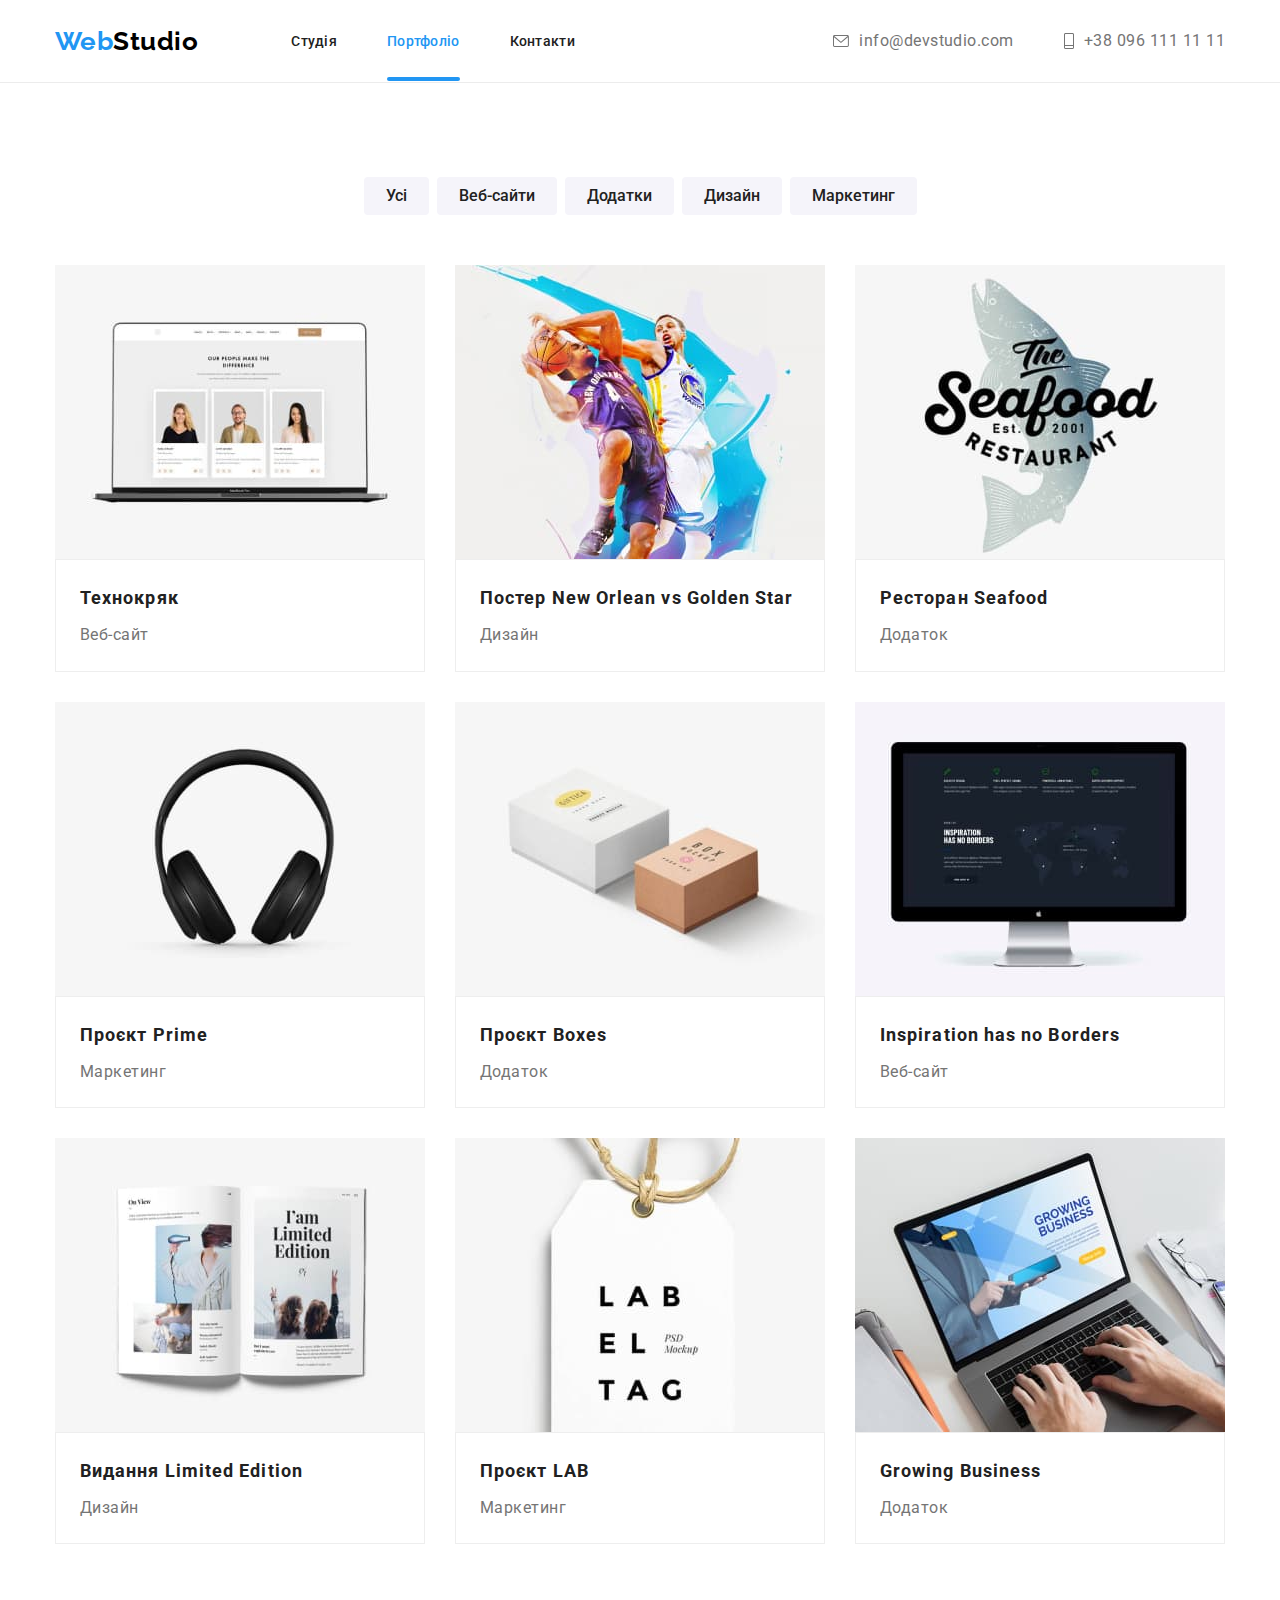
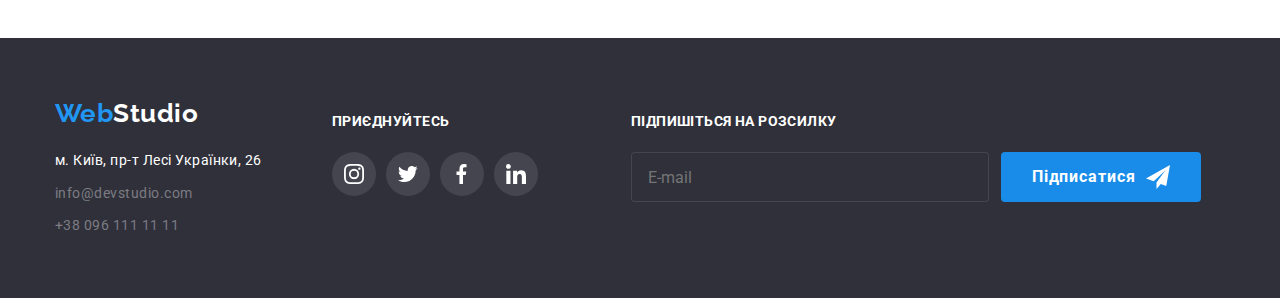
==== commit 55583bb4: "fix footer" ====
--- a/portfolio.html
+++ b/portfolio.html
@@ -352,23 +352,26 @@
 
         <form class="mail-sign">
           <div class="footer-sign">
-            <label
-              ><p class="label-sign-footer">Підпишіться на розсилку</p>
-              <input
-                class="input-sign"
-                type="email"
-                name="sign"
-                placeholder="E-mail"
-              />
-            </label>
+            <p class="label-sign-footer">Підпишіться на розсилку</p>
+
+            <div class="footer-sign-sign">
+              <label>
+                <input
+                  class="input-sign"
+                  type="email"
+                  name="sign"
+                  placeholder="E-mail"
+                />
+              </label>
+
+              <button type="submit" class="button-sign">
+                Підписатися
+                <svg class="icon-sign" width="24px" height="24px">
+                  <use href="./images/icons.svg#icon-send"></use>
+                </svg>
+              </button>
+            </div>
           </div>
-
-          <button type="submit" class="button-sign">
-            Підписатися
-            <svg class="icon-sign" width="24px" height="24px">
-              <use href="./images/icons.svg#icon-send"></use>
-            </svg>
-          </button>
         </form>
       </div>
     </footer>
--- a/css/styles.css
+++ b/css/styles.css
@@ -718,6 +718,7 @@
 .mail-sign {
   display: flex;
   margin-left: 93px;
+  /* align-items: center; */
 }
 
 .label-sign-footer {
@@ -727,8 +728,12 @@
   color: var(--hero-color);
   letter-spacing: 0.03em;
   text-transform: uppercase;
-}
-
+  margin-bottom: 20px;
+}
+.footer-sign-sign {
+  display: flex;
+  justify-content: center;
+}
 .input-sign {
   border: 1px solid transparent;
   width: 358px;
@@ -736,13 +741,14 @@
   border-color: rgba(255, 255, 255, 0.1);
   border-radius: 4px;
   background-color: var(--background-color-hero);
-  margin-top: 20px;
+
+  padding-left: 16px;
+  display: flex;
 }
 .button-sign {
   width: 200px;
   height: 50px;
   margin-left: 12px;
-  margin-top: 54px;
   font-weight: 700;
   font-size: 16px;
   line-height: calc(30 / 16);
